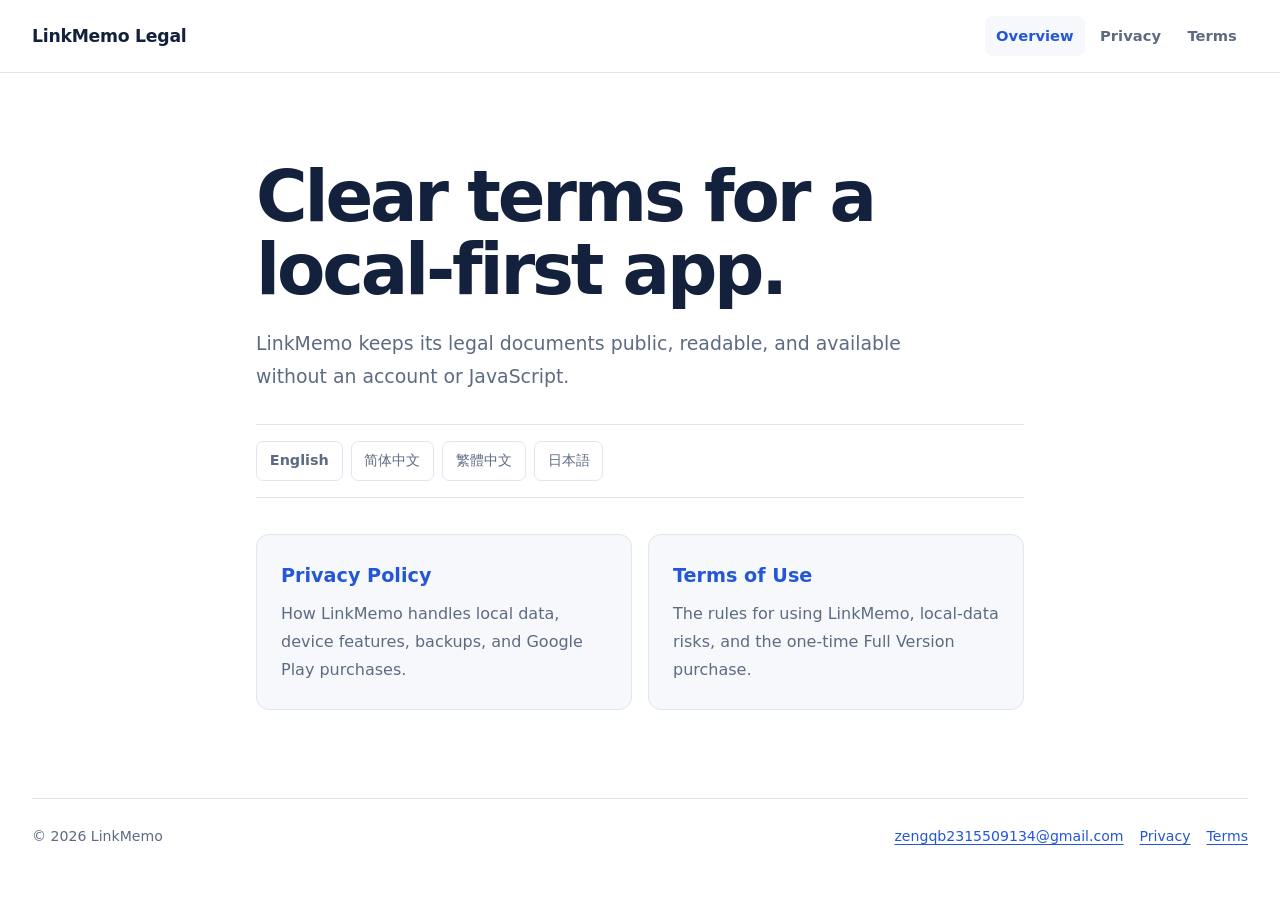
==== index.html @ 9e6c11bb "Publish LinkMemo legal pages" ====
<!doctype html>
<html lang="en">
  <head>
    <meta charset="utf-8">
    <meta name="viewport" content="width=device-width, initial-scale=1">
    <meta name="description" content="Official privacy policy and terms for LinkMemo.">
    <title>LinkMemo Legal</title>
    <link rel="stylesheet" href="styles.css">
  </head>
  <body>
    <a class="skip-link" href="#content">Skip to content</a>
    <header class="site-header">
      <div class="header-inner">
        <a class="brand" href="index.html">LinkMemo Legal</a>
        <nav class="site-nav" aria-label="Primary navigation">
          <a href="index.html" aria-current="page">Overview</a>
          <a href="privacy.html">Privacy</a>
          <a href="terms.html">Terms</a>
        </nav>
      </div>
    </header>

    <main id="content" class="page-shell">
      <div class="page-intro">
        <h1>Clear terms for a local-first app.</h1>
        <p>
          LinkMemo keeps its legal documents public, readable, and available
          without an account or JavaScript.
        </p>
      </div>

      <nav class="language-switcher" aria-label="Language">
        <a href="#en" lang="en">English</a>
        <a href="#zh-cn" lang="zh-CN">简体中文</a>
        <a href="#zh-tw" lang="zh-Hant">繁體中文</a>
        <a href="#ja" lang="ja">日本語</a>
      </nav>

      <div class="language-stack">
        <section id="en" class="language-panel" lang="en">
          <div class="overview-grid">
            <a class="overview-link" href="privacy.html#en">
              <strong>Privacy Policy</strong>
              <span>How LinkMemo handles local data, device features, backups, and Google Play purchases.</span>
            </a>
            <a class="overview-link" href="terms.html#en">
              <strong>Terms of Use</strong>
              <span>The rules for using LinkMemo, local-data risks, and the one-time Full Version purchase.</span>
            </a>
          </div>
        </section>

        <section id="zh-cn" class="language-panel" lang="zh-CN">
          <div class="overview-grid">
            <a class="overview-link" href="privacy.html#zh-cn">
              <strong>隐私政策</strong>
              <span>说明LinkMemo如何处理本地数据、设备功能、备份以及Google Play购买。</span>
            </a>
            <a class="overview-link" href="terms.html#zh-cn">
              <strong>用户协议</strong>
              <span>说明LinkMemo使用规则、本地数据风险以及完整版一次性购买。</span>
            </a>
          </div>
        </section>

        <section id="zh-tw" class="language-panel" lang="zh-Hant">
          <div class="overview-grid">
            <a class="overview-link" href="privacy.html#zh-tw">
              <strong>私隱政策</strong>
              <span>說明LinkMemo如何處理本機資料、裝置功能、備份及Google Play購買。</span>
            </a>
            <a class="overview-link" href="terms.html#zh-tw">
              <strong>用戶協議</strong>
              <span>說明LinkMemo使用規則、本機資料風險及完整版一次性購買。</span>
            </a>
          </div>
        </section>

        <section id="ja" class="language-panel" lang="ja">
          <div class="overview-grid">
            <a class="overview-link" href="privacy.html#ja">
              <strong>プライバシーポリシー</strong>
              <span>ローカルデータ、端末機能、バックアップ、Google Play購入の取扱いについて説明します。</span>
            </a>
            <a class="overview-link" href="terms.html#ja">
              <strong>利用規約</strong>
              <span>LinkMemoの利用条件、ローカルデータのリスク、完全版の一回購入について説明します。</span>
            </a>
          </div>
        </section>
      </div>
    </main>

    <footer class="site-footer">
      <span>© 2026 LinkMemo</span>
      <div class="footer-links">
        <a href="mailto:zengqb2315509134@gmail.com">zengqb2315509134@gmail.com</a>
        <a href="privacy.html">Privacy</a>
        <a href="terms.html">Terms</a>
      </div>
    </footer>
  </body>
</html>
---- styles.css ----
:root {
  color-scheme: light;
  --background: #ffffff;
  --surface: #f6f8fc;
  --surface-strong: #eef3fb;
  --text: #14213d;
  --muted: #5d6b82;
  --border: #dfe6f1;
  --accent: #2457d6;
  --accent-dark: #173eaa;
  --focus: #ffbf47;
  --content: 76rem;
  --reading: 48rem;
  font-family:
    Inter, ui-sans-serif, system-ui, -apple-system, BlinkMacSystemFont, "Segoe UI",
    "Noto Sans", "Noto Sans SC", "Noto Sans TC", "Noto Sans JP", sans-serif;
  font-synthesis: none;
}

* {
  box-sizing: border-box;
}

html {
  scroll-behavior: smooth;
}

body {
  min-width: 18rem;
  margin: 0;
  color: var(--text);
  background: var(--background);
  font-size: 1rem;
  line-height: 1.75;
  text-rendering: optimizeLegibility;
}

a {
  color: var(--accent);
  text-underline-offset: 0.18em;
}

a:hover {
  color: var(--accent-dark);
}

a:focus-visible {
  outline: 0.2rem solid var(--focus);
  outline-offset: 0.2rem;
  border-radius: 0.2rem;
}

.skip-link {
  position: absolute;
  top: 0.5rem;
  left: 0.5rem;
  z-index: 10;
  padding: 0.55rem 0.8rem;
  color: #ffffff;
  background: var(--text);
  transform: translateY(-160%);
}

.skip-link:focus {
  transform: translateY(0);
}

.site-header {
  border-bottom: 1px solid var(--border);
  background: rgba(255, 255, 255, 0.98);
}

.header-inner,
.page-shell,
.site-footer {
  width: min(calc(100% - 2rem), var(--content));
  margin-inline: auto;
}

.header-inner {
  display: flex;
  min-height: 4.5rem;
  align-items: center;
  justify-content: space-between;
  gap: 1.5rem;
}

.brand {
  color: var(--text);
  font-size: 1.08rem;
  font-weight: 750;
  letter-spacing: -0.015em;
  text-decoration: none;
  white-space: nowrap;
}

.site-nav {
  display: flex;
  flex-wrap: wrap;
  align-items: center;
  justify-content: flex-end;
  gap: 0.25rem;
}

.site-nav a {
  padding: 0.45rem 0.7rem;
  border-radius: 0.45rem;
  color: var(--muted);
  font-size: 0.92rem;
  font-weight: 650;
  text-decoration: none;
}

.site-nav a:hover,
.site-nav a[aria-current="page"] {
  color: var(--accent);
  background: var(--surface);
}

.page-shell {
  padding-block: clamp(2.5rem, 7vw, 5.5rem);
}

.page-intro,
.language-switcher,
.language-stack,
.document-footer {
  width: min(100%, var(--reading));
  margin-inline: auto;
}

.page-intro {
  margin-bottom: 2rem;
}

.page-intro h1,
.document-header h1 {
  max-width: 17ch;
  margin: 0;
  font-size: clamp(2.15rem, 6vw, 4.4rem);
  font-weight: 760;
  letter-spacing: -0.045em;
  line-height: 1.04;
}

.page-intro p,
.document-summary {
  max-width: 43rem;
  margin: 1.25rem 0 0;
  color: var(--muted);
  font-size: clamp(1.04rem, 2vw, 1.18rem);
  line-height: 1.7;
}

.language-switcher {
  display: flex;
  flex-wrap: wrap;
  gap: 0.5rem;
  margin-bottom: 2.25rem;
  padding-block: 1rem;
  border-block: 1px solid var(--border);
}

.language-switcher a {
  display: inline-flex;
  min-height: 2.5rem;
  align-items: center;
  padding: 0.35rem 0.8rem;
  border: 1px solid var(--border);
  border-radius: 0.45rem;
  color: var(--muted);
  background: var(--background);
  font-size: 0.9rem;
  font-weight: 680;
  text-decoration: none;
}

.language-switcher a:hover {
  border-color: #b5c4dc;
  color: var(--accent);
  background: var(--surface);
}

.language-panel {
  display: none;
  scroll-margin-top: 1rem;
}

.language-panel:first-child {
  display: block;
}

.language-stack:has(.language-panel:target) .language-panel {
  display: none;
}

.language-stack:has(.language-panel:target) .language-panel:target {
  display: block;
}

.document-header {
  padding-bottom: 2.2rem;
  border-bottom: 1px solid var(--border);
}

.document-header h1 {
  max-width: 20ch;
  font-size: clamp(2rem, 5vw, 3.65rem);
}

.document-meta {
  display: grid;
  grid-template-columns: repeat(2, minmax(0, 1fr));
  gap: 1rem 2rem;
  margin: 2rem 0 0;
  padding: 1.25rem;
  border: 1px solid var(--border);
  border-radius: 0.75rem;
  background: var(--surface);
}

.document-meta div {
  min-width: 0;
}

.document-meta dt {
  margin: 0 0 0.2rem;
  color: var(--muted);
  font-size: 0.78rem;
  font-weight: 750;
  letter-spacing: 0.055em;
  line-height: 1.4;
  text-transform: uppercase;
}

.document-meta dd {
  margin: 0;
  overflow-wrap: anywhere;
  font-weight: 650;
  line-height: 1.5;
}

.legal-section {
  padding-block: 2rem;
  border-bottom: 1px solid var(--border);
}

.legal-section h2 {
  margin: 0 0 0.75rem;
  font-size: clamp(1.18rem, 3vw, 1.45rem);
  letter-spacing: -0.015em;
  line-height: 1.35;
}

.legal-section p {
  margin: 0.7rem 0 0;
  color: #34425b;
}

.legal-section ul {
  margin: 0.85rem 0 0;
  padding-left: 1.35rem;
  color: #34425b;
}

.legal-section li + li {
  margin-top: 0.45rem;
}

.overview-grid {
  display: grid;
  grid-template-columns: repeat(2, minmax(0, 1fr));
  gap: 1rem;
}

.overview-link {
  display: block;
  min-height: 11rem;
  padding: 1.5rem;
  border: 1px solid var(--border);
  border-radius: 0.8rem;
  color: var(--text);
  background: var(--surface);
  text-decoration: none;
}

.overview-link:hover {
  border-color: #b5c4dc;
  color: var(--text);
  background: var(--surface-strong);
}

.overview-link strong {
  display: block;
  margin-bottom: 0.5rem;
  color: var(--accent);
  font-size: 1.2rem;
}

.overview-link span {
  display: block;
  color: var(--muted);
}

.document-footer {
  margin-top: 2rem;
  color: var(--muted);
  font-size: 0.92rem;
}

.site-footer {
  display: flex;
  flex-wrap: wrap;
  justify-content: space-between;
  gap: 1rem 2rem;
  padding-block: 1.6rem 2.5rem;
  border-top: 1px solid var(--border);
  color: var(--muted);
  font-size: 0.88rem;
}

.footer-links {
  display: flex;
  flex-wrap: wrap;
  gap: 1rem;
}

@media (max-width: 42rem) {
  .header-inner {
    min-height: auto;
    padding-block: 1rem;
    align-items: flex-start;
    flex-direction: column;
    gap: 0.6rem;
  }

  .site-nav {
    justify-content: flex-start;
    margin-inline: -0.45rem;
  }

  .page-shell {
    padding-block: 2.25rem 3.5rem;
  }

  .document-meta,
  .overview-grid {
    grid-template-columns: 1fr;
  }

  .document-meta {
    gap: 0.9rem;
  }

  .overview-link {
    min-height: auto;
  }

  .site-footer {
    flex-direction: column;
  }
}

@media (prefers-reduced-motion: reduce) {
  html {
    scroll-behavior: auto;
  }
}

@media print {
  .skip-link,
  .site-header,
  .language-switcher,
  .site-footer {
    display: none;
  }

  .page-shell,
  .language-stack,
  .language-panel {
    width: 100%;
    margin: 0;
    padding: 0;
  }

  .language-panel {
    display: block;
    break-after: page;
  }

  a {
    color: inherit;
    text-decoration: none;
  }
}
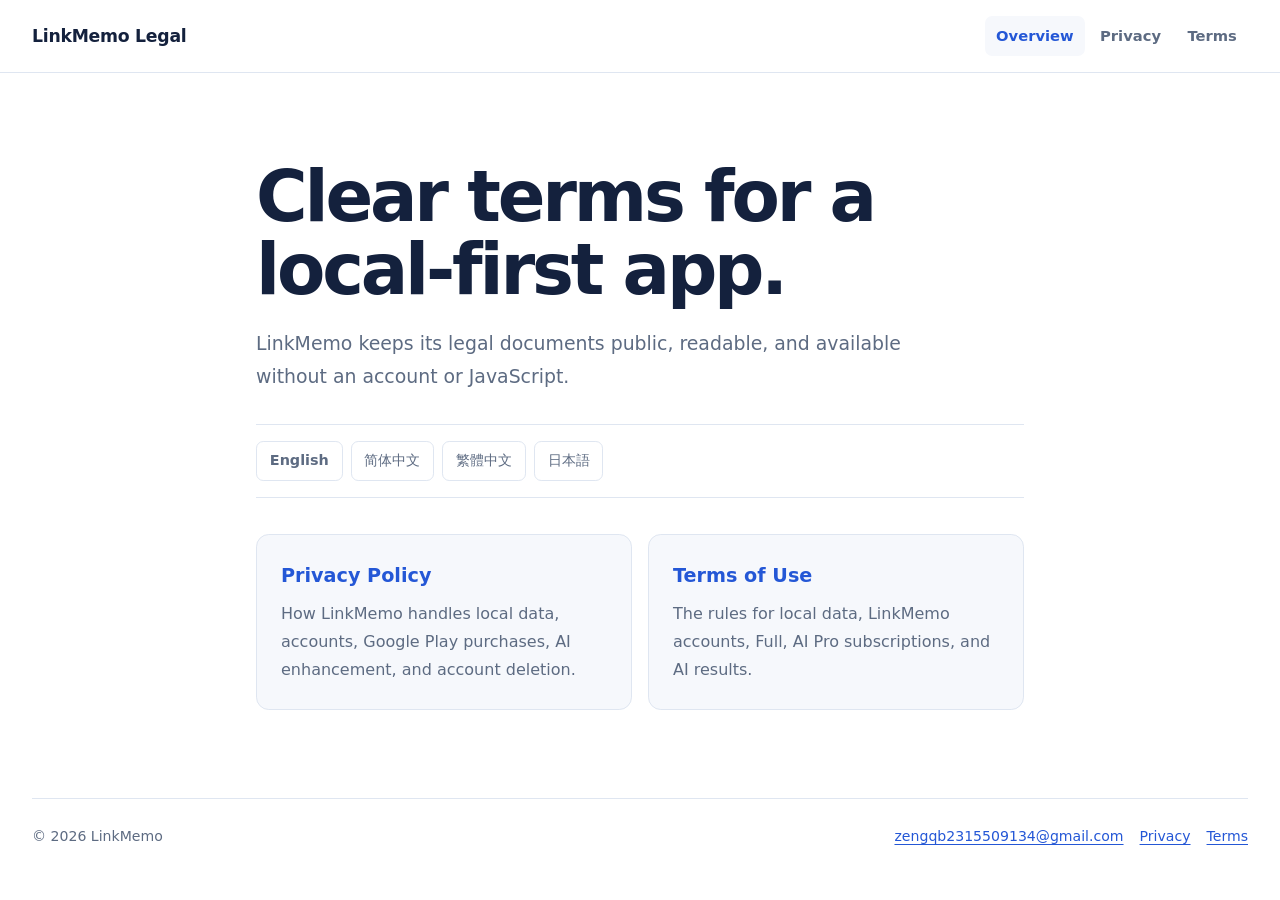
==== commit 455df142: "docs: update LinkMemo legal policies" ====
--- a/index.html
+++ b/index.html
@@ -41,11 +41,11 @@
           <div class="overview-grid">
             <a class="overview-link" href="privacy.html#en">
               <strong>Privacy Policy</strong>
-              <span>How LinkMemo handles local data, device features, backups, and Google Play purchases.</span>
+              <span>How LinkMemo handles local data, accounts, Google Play purchases, AI enhancement, and account deletion.</span>
             </a>
             <a class="overview-link" href="terms.html#en">
               <strong>Terms of Use</strong>
-              <span>The rules for using LinkMemo, local-data risks, and the one-time Full Version purchase.</span>
+              <span>The rules for local data, LinkMemo accounts, Full, AI Pro subscriptions, and AI results.</span>
             </a>
           </div>
         </section>
@@ -54,11 +54,11 @@
           <div class="overview-grid">
             <a class="overview-link" href="privacy.html#zh-cn">
               <strong>隐私政策</strong>
-              <span>说明LinkMemo如何处理本地数据、设备功能、备份以及Google Play购买。</span>
+              <span>说明 LinkMemo 如何处理本地数据、账号、Google Play 购买、AI 增强与账号删除。</span>
             </a>
             <a class="overview-link" href="terms.html#zh-cn">
               <strong>用户协议</strong>
-              <span>说明LinkMemo使用规则、本地数据风险以及完整版一次性购买。</span>
+              <span>说明本地数据、LinkMemo 账号、完整版、AI Pro 订阅及 AI 结果的使用规则。</span>
             </a>
           </div>
         </section>
@@ -67,11 +67,11 @@
           <div class="overview-grid">
             <a class="overview-link" href="privacy.html#zh-tw">
               <strong>私隱政策</strong>
-              <span>說明LinkMemo如何處理本機資料、裝置功能、備份及Google Play購買。</span>
+              <span>說明 LinkMemo 如何處理本機資料、帳戶、Google Play 購買、AI 增強及帳戶刪除。</span>
             </a>
             <a class="overview-link" href="terms.html#zh-tw">
               <strong>用戶協議</strong>
-              <span>說明LinkMemo使用規則、本機資料風險及完整版一次性購買。</span>
+              <span>說明本機資料、LinkMemo 帳戶、完整版、AI Pro 訂閱及 AI 結果的使用規則。</span>
             </a>
           </div>
         </section>
@@ -80,11 +80,11 @@
           <div class="overview-grid">
             <a class="overview-link" href="privacy.html#ja">
               <strong>プライバシーポリシー</strong>
-              <span>ローカルデータ、端末機能、バックアップ、Google Play購入の取扱いについて説明します。</span>
+              <span>ローカルデータ、アカウント、Google Play 購入、AI 強化、アカウント削除について説明します。</span>
             </a>
             <a class="overview-link" href="terms.html#ja">
               <strong>利用規約</strong>
-              <span>LinkMemoの利用条件、ローカルデータのリスク、完全版の一回購入について説明します。</span>
+              <span>ローカルデータ、LinkMemo アカウント、Full、AI Pro 購読、AI 結果の利用条件です。</span>
             </a>
           </div>
         </section>
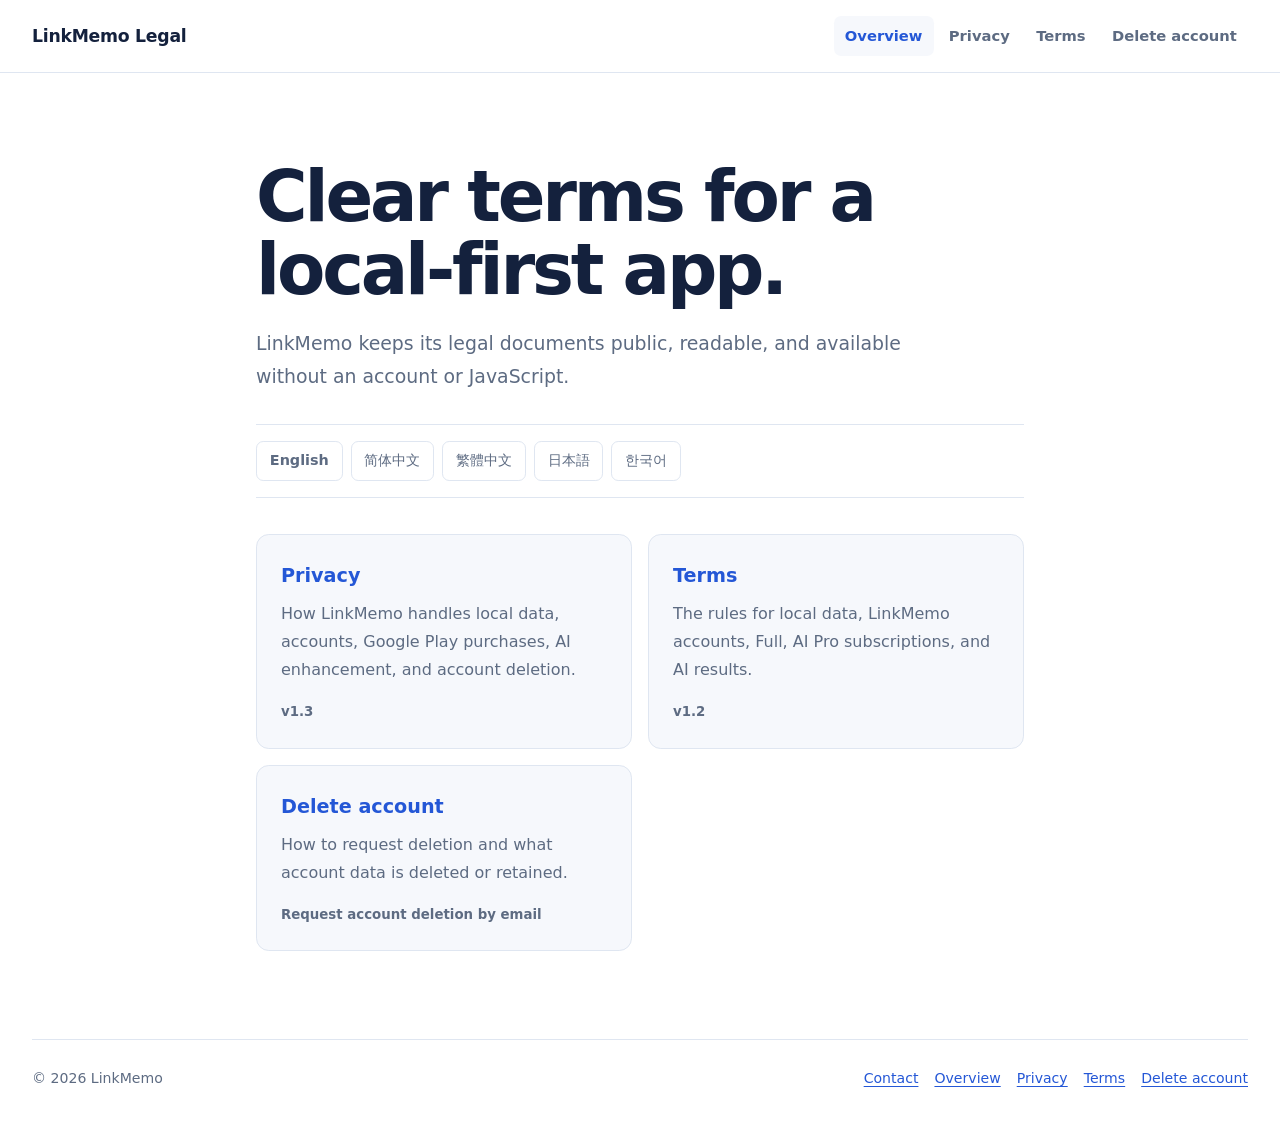
==== commit 0b4c6462: "docs: sync legal pages with app policies" ====
--- a/index.html
+++ b/index.html
@@ -3,101 +3,58 @@
   <head>
     <meta charset="utf-8">
     <meta name="viewport" content="width=device-width, initial-scale=1">
-    <meta name="description" content="Official privacy policy and terms for LinkMemo.">
+    <meta name="description" content="Official privacy policy, account deletion instructions, and terms for LinkMemo.">
     <title>LinkMemo Legal</title>
     <link rel="stylesheet" href="styles.css">
   </head>
   <body>
     <a class="skip-link" href="#content">Skip to content</a>
-    <header class="site-header">
-      <div class="header-inner">
-        <a class="brand" href="index.html">LinkMemo Legal</a>
-        <nav class="site-nav" aria-label="Primary navigation">
-          <a href="index.html" aria-current="page">Overview</a>
-          <a href="privacy.html">Privacy</a>
-          <a href="terms.html">Terms</a>
-        </nav>
-      </div>
-    </header>
-
+    <header class="site-header"><div class="header-inner"><a class="brand" href="index.html">LinkMemo Legal</a><nav class="site-nav" aria-label="Primary navigation"><a href="index.html" aria-current="page">Overview</a><a href="privacy.html">Privacy</a><a href="terms.html">Terms</a><a href="delete-account.html">Delete account</a></nav></div></header>
     <main id="content" class="page-shell">
-      <div class="page-intro">
-        <h1>Clear terms for a local-first app.</h1>
-        <p>
-          LinkMemo keeps its legal documents public, readable, and available
-          without an account or JavaScript.
-        </p>
-      </div>
-
-      <nav class="language-switcher" aria-label="Language">
-        <a href="#en" lang="en">English</a>
-        <a href="#zh-cn" lang="zh-CN">简体中文</a>
-        <a href="#zh-tw" lang="zh-Hant">繁體中文</a>
-        <a href="#ja" lang="ja">日本語</a>
-      </nav>
-
+      <div class="page-intro"><h1>Clear terms for a local-first app.</h1><p>LinkMemo keeps its legal documents public, readable, and available without an account or JavaScript.</p></div>
+      <nav class="language-switcher" aria-label="Language"><a href="#en" lang="en">English</a><a href="#zh-cn" lang="zh-CN">简体中文</a><a href="#zh-tw" lang="zh-Hant">繁體中文</a><a href="#ja" lang="ja">日本語</a><a href="#ko" lang="ko">한국어</a></nav>
       <div class="language-stack">
         <section id="en" class="language-panel" lang="en">
           <div class="overview-grid">
-            <a class="overview-link" href="privacy.html#en">
-              <strong>Privacy Policy</strong>
-              <span>How LinkMemo handles local data, accounts, Google Play purchases, AI enhancement, and account deletion.</span>
-            </a>
-            <a class="overview-link" href="terms.html#en">
-              <strong>Terms of Use</strong>
-              <span>The rules for local data, LinkMemo accounts, Full, AI Pro subscriptions, and AI results.</span>
-            </a>
+            <a class="overview-link" href="privacy.html#en"><strong>Privacy</strong><span>How LinkMemo handles local data, accounts, Google Play purchases, AI enhancement, and account deletion.</span><small>v1.3</small></a>
+            <a class="overview-link" href="terms.html#en"><strong>Terms</strong><span>The rules for local data, LinkMemo accounts, Full, AI Pro subscriptions, and AI results.</span><small>v1.2</small></a>
+            <a class="overview-link" href="delete-account.html#en"><strong>Delete account</strong><span>How to request deletion and what account data is deleted or retained.</span><small>Request account deletion by email</small></a>
           </div>
         </section>
 
         <section id="zh-cn" class="language-panel" lang="zh-CN">
           <div class="overview-grid">
-            <a class="overview-link" href="privacy.html#zh-cn">
-              <strong>隐私政策</strong>
-              <span>说明 LinkMemo 如何处理本地数据、账号、Google Play 购买、AI 增强与账号删除。</span>
-            </a>
-            <a class="overview-link" href="terms.html#zh-cn">
-              <strong>用户协议</strong>
-              <span>说明本地数据、LinkMemo 账号、完整版、AI Pro 订阅及 AI 结果的使用规则。</span>
-            </a>
+            <a class="overview-link" href="privacy.html#zh-cn"><strong>隐私政策</strong><span>说明 LinkMemo 如何处理本地数据、账号、Google Play 购买、AI 增强与账号删除。</span><small>v1.3</small></a>
+            <a class="overview-link" href="terms.html#zh-cn"><strong>用户协议</strong><span>说明本地数据、LinkMemo 账号、完整版、AI Pro 订阅及 AI 结果的使用规则。</span><small>v1.2</small></a>
+            <a class="overview-link" href="delete-account.html#zh-cn"><strong>删除账号</strong><span>说明如何申请删除，以及哪些账号数据会被删除或保留。</span><small>通过电子邮件申请删除账号</small></a>
           </div>
         </section>
 
         <section id="zh-tw" class="language-panel" lang="zh-Hant">
           <div class="overview-grid">
-            <a class="overview-link" href="privacy.html#zh-tw">
-              <strong>私隱政策</strong>
-              <span>說明 LinkMemo 如何處理本機資料、帳戶、Google Play 購買、AI 增強及帳戶刪除。</span>
-            </a>
-            <a class="overview-link" href="terms.html#zh-tw">
-              <strong>用戶協議</strong>
-              <span>說明本機資料、LinkMemo 帳戶、完整版、AI Pro 訂閱及 AI 結果的使用規則。</span>
-            </a>
+            <a class="overview-link" href="privacy.html#zh-tw"><strong>私隱政策</strong><span>說明 LinkMemo 如何處理本機資料、帳戶、Google Play 購買、AI 增強及帳戶刪除。</span><small>v1.3</small></a>
+            <a class="overview-link" href="terms.html#zh-tw"><strong>使用者協議</strong><span>說明本機資料、LinkMemo 帳戶、完整版、AI Pro 訂閱及 AI 結果的使用規則。</span><small>v1.2</small></a>
+            <a class="overview-link" href="delete-account.html#zh-tw"><strong>刪除帳戶</strong><span>說明如何申請刪除，以及哪些帳戶資料會被刪除或保留。</span><small>透過電郵申請刪除帳戶</small></a>
           </div>
         </section>
 
         <section id="ja" class="language-panel" lang="ja">
           <div class="overview-grid">
-            <a class="overview-link" href="privacy.html#ja">
-              <strong>プライバシーポリシー</strong>
-              <span>ローカルデータ、アカウント、Google Play 購入、AI 強化、アカウント削除について説明します。</span>
-            </a>
-            <a class="overview-link" href="terms.html#ja">
-              <strong>利用規約</strong>
-              <span>ローカルデータ、LinkMemo アカウント、Full、AI Pro 購読、AI 結果の利用条件です。</span>
-            </a>
+            <a class="overview-link" href="privacy.html#ja"><strong>プライバシーポリシー</strong><span>ローカルデータ、アカウント、Google Play 購入、AI 強化、アカウント削除について説明します。</span><small>v1.3</small></a>
+            <a class="overview-link" href="terms.html#ja"><strong>利用規約</strong><span>ローカルデータ、LinkMemo アカウント、Full、AI Pro 購読、AI 結果の利用条件です。</span><small>v1.2</small></a>
+            <a class="overview-link" href="delete-account.html#ja"><strong>アカウント削除</strong><span>削除の申請方法と、削除または保持されるアカウントデータを説明します。</span><small>メールでアカウント削除を申請</small></a>
+          </div>
+        </section>
+
+        <section id="ko" class="language-panel" lang="ko">
+          <div class="overview-grid">
+            <a class="overview-link" href="privacy.html#ko"><strong>개인정보 처리방침</strong><span>로컬 데이터, 계정, Google Play 구매, AI 향상 및 계정 삭제 처리 방식을 설명합니다.</span><small>v1.3</small></a>
+            <a class="overview-link" href="terms.html#ko"><strong>이용약관</strong><span>로컬 데이터, LinkMemo 계정, Full, AI Pro 구독 및 AI 결과에 적용되는 규칙입니다.</span><small>v1.2</small></a>
+            <a class="overview-link" href="delete-account.html#ko"><strong>계정 삭제</strong><span>삭제 요청 방법과 삭제되거나 보존되는 계정 데이터를 설명합니다.</span><small>이메일로 계정 삭제 요청</small></a>
           </div>
         </section>
       </div>
     </main>
-
-    <footer class="site-footer">
-      <span>© 2026 LinkMemo</span>
-      <div class="footer-links">
-        <a href="mailto:zengqb2315509134@gmail.com">zengqb2315509134@gmail.com</a>
-        <a href="privacy.html">Privacy</a>
-        <a href="terms.html">Terms</a>
-      </div>
-    </footer>
+    <footer class="site-footer"><span>© 2026 LinkMemo</span><div class="footer-links"><a href="mailto:zengqb2315509134@gmail.com">Contact</a><a href="index.html">Overview</a><a href="privacy.html">Privacy</a><a href="terms.html">Terms</a><a href="delete-account.html">Delete account</a></div></footer>
   </body>
 </html>
--- a/styles.css
+++ b/styles.css
@@ -198,6 +198,14 @@
   display: block;
 }
 
+.language-stack:has(.language-panel :target) .language-panel {
+  display: none;
+}
+
+.language-stack:has(.language-panel :target) .language-panel:has(:target) {
+  display: block;
+}
+
 .document-header {
   padding-bottom: 2.2rem;
   border-bottom: 1px solid var(--border);
@@ -257,6 +265,17 @@
   color: #34425b;
 }
 
+.document-action a {
+  display: inline-flex;
+  min-height: 2.75rem;
+  align-items: center;
+  padding: 0.45rem 0.9rem;
+  border: 1px solid var(--accent);
+  border-radius: 0.45rem;
+  font-weight: 700;
+  text-decoration: none;
+}
+
 .legal-section ul {
   margin: 0.85rem 0 0;
   padding-left: 1.35rem;
@@ -302,6 +321,13 @@
   color: var(--muted);
 }
 
+.overview-link small {
+  display: block;
+  margin-top: 1rem;
+  color: var(--muted);
+  font-weight: 650;
+}
+
 .document-footer {
   margin-top: 2rem;
   color: var(--muted);
@@ -348,6 +374,15 @@
     grid-template-columns: 1fr;
   }
 
+  .language-switcher {
+    display: grid;
+    grid-template-columns: repeat(2, minmax(0, 1fr));
+  }
+
+  .language-switcher a {
+    justify-content: center;
+  }
+
   .document-meta {
     gap: 0.9rem;
   }
